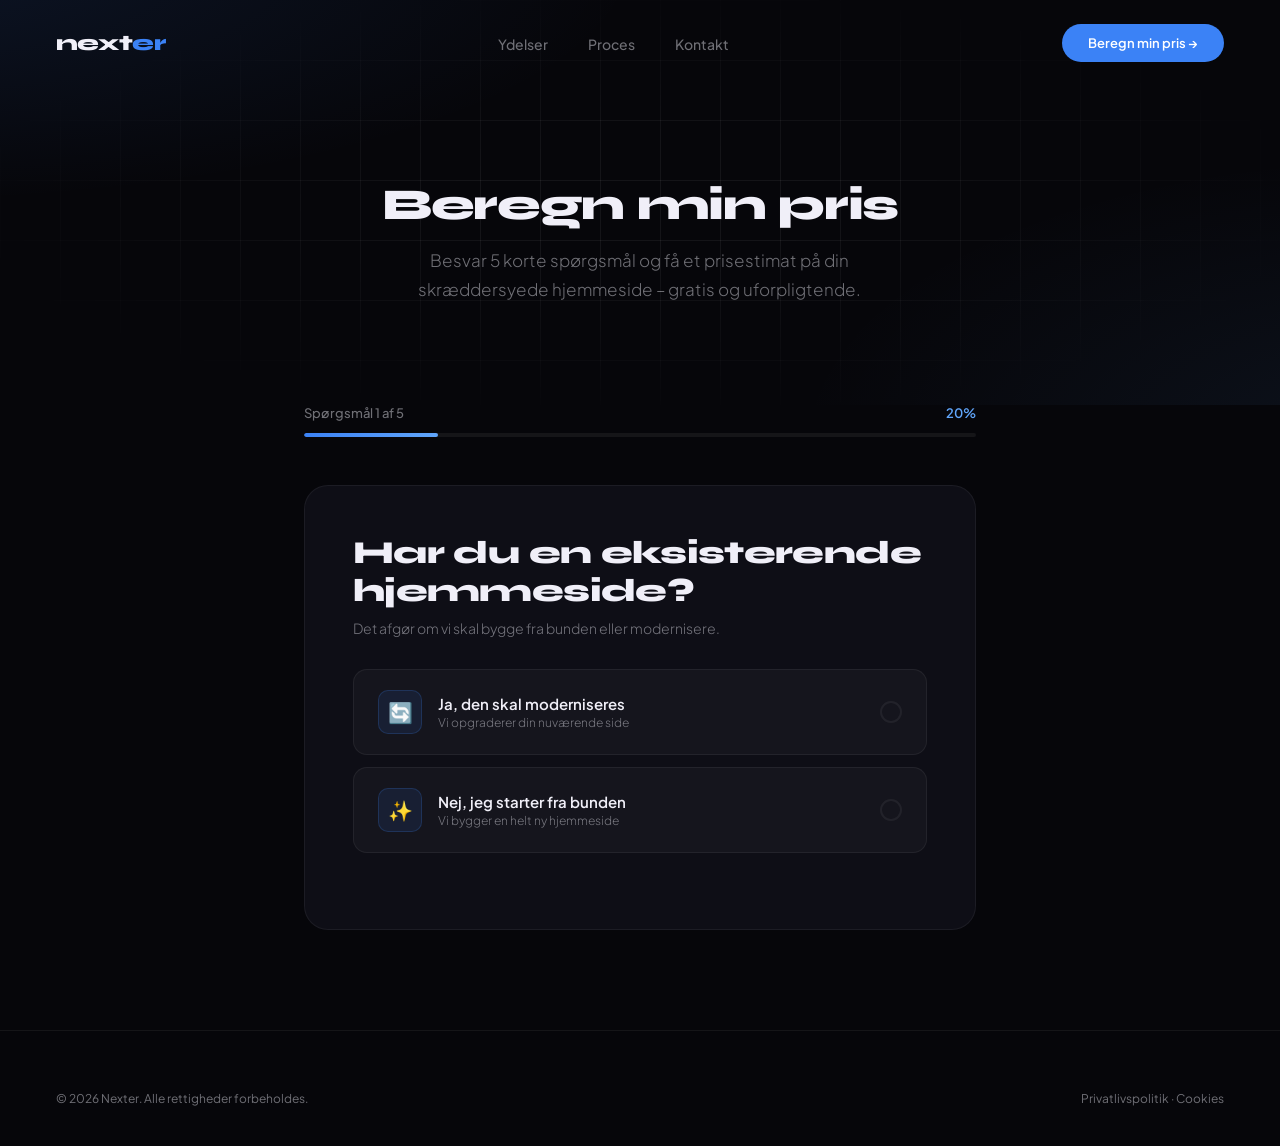
==== beregn-pris.html @ b2e99904 "Billedoptimering og SEO forbedringer - nikolaj-hoyer.jpg: 1.4 MB → 19 KB (98% mindre) - nikolaj-hoye" ====
<!DOCTYPE html>
<html lang="da">
<head>
  <meta charset="UTF-8" />
  <meta name="viewport" content="width=device-width, initial-scale=1.0" />
  <title>Beregn prisen på din hjemmeside — Nexter</title>
  <meta name="description" content="Beregn prisen på din nye hjemmeside på 2 minutter. Besvar 5 korte spørgsmål og få et gratis, uforpligtende prisestimat fra Nexter." />
  <meta name="robots" content="index, follow" />
  <link rel="canonical" href="https://nexter.dk/beregn-pris.html" />
  <meta property="og:type" content="website" />
  <meta property="og:url" content="https://nexter.dk/beregn-pris.html" />
  <meta property="og:title" content="Beregn prisen på din hjemmeside — Nexter" />
  <meta property="og:description" content="Besvar 5 korte spørgsmål og få et gratis, uforpligtende prisestimat på din nye hjemmeside." />
  <meta property="og:locale" content="da_DK" />
  <link rel="icon" type="image/svg+xml" href="favicon.svg" />
  <link rel="preconnect" href="https://fonts.googleapis.com" />
  <link rel="preconnect" href="https://fonts.gstatic.com" crossorigin />
  <style>
    @import url('https://fonts.googleapis.com/css2?family=Syne:wght@400;500;600;700;800&family=Plus+Jakarta+Sans:ital,wght@0,300;0,400;0,500;0,600;1,300&display=swap');
    *, *::before, *::after { box-sizing: border-box; margin: 0; padding: 0; }
    :root {
      --bg: #06060a;
      --surface: #0e0e16;
      --surface2: #13131e;
      --border: rgba(255,255,255,0.06);
      --text: #f0eff8;
      --muted: rgba(240,239,248,0.45);
      --accent: #3b82f6;
      --accent2: #60a5fa;
      --green: #4ade80;
      --font-head: 'Syne', sans-serif;
      --font-body: 'Plus Jakarta Sans', sans-serif;
    }
    html { scroll-behavior: smooth; overflow-x: hidden; }
    body { background: var(--bg); color: var(--text); font-family: var(--font-body); overflow-x: hidden; min-height: 100vh; }
    /* NAV */
    nav { position:fixed; top:0; left:0; right:0; z-index:200; display:flex; align-items:center; justify-content:space-between; padding:24px 56px; transition:background .5s,backdrop-filter .5s,border-color .5s; border-bottom:1px solid transparent; }
    nav.scrolled { background:rgba(6,6,10,0.85); backdrop-filter:blur(20px); border-color:var(--border); }
    .logo { font-family:var(--font-head); font-size:22px; font-weight:800; letter-spacing:-0.03em; text-decoration:none; color:var(--text); }
    .logo-dot { color:var(--accent); }
    .nav-links { display:flex; gap:40px; list-style:none; }
    .nav-links a { color:var(--muted); text-decoration:none; font-size:14px; font-weight:500; transition:color .2s; }
    .nav-links a:hover { color:var(--text); }
    .nav-btn { background:var(--accent); color:white; padding:11px 26px; border-radius:100px; font-size:13px; font-weight:600; text-decoration:none; transition:transform .2s,box-shadow .2s; }
    .nav-btn:hover { transform:translateY(-2px); box-shadow:0 8px 30px rgba(59,130,246,0.4); }
    .hamburger { display:none; flex-direction:column; gap:5px; cursor:pointer; background:none; border:none; padding:4px; z-index:210; }
    .hamburger span { display:block; width:24px; height:2px; background:var(--text); border-radius:2px; transition:transform .3s,opacity .3s; }
    .hamburger.open span:nth-child(1) { transform:translateY(7px) rotate(45deg); }
    .hamburger.open span:nth-child(2) { opacity:0; }
    .hamburger.open span:nth-child(3) { transform:translateY(-7px) rotate(-45deg); }
    .mobile-menu { display:none; position:fixed; inset:0; background:rgba(6,6,10,0.97); z-index:200; flex-direction:column; align-items:center; justify-content:center; gap:36px; }
    .mobile-menu.open { display:flex; }
    .mobile-menu a { font-family:var(--font-head); font-size:28px; font-weight:800; color:var(--text); text-decoration:none; }
    .mobile-menu .nav-btn { font-size:16px; padding:14px 36px; margin-top:8px; }
    /* HERO */
    .hero { min-height:45vh; display:flex; flex-direction:column; justify-content:center; align-items:center; text-align:center; padding:140px 40px 60px; position:relative; overflow:hidden; }
    .hero-mesh { position:absolute; inset:-50%; background:radial-gradient(ellipse 50% 50% at 20% 20%,rgba(59,130,246,0.12) 0%,transparent 60%),radial-gradient(ellipse 40% 60% at 80% 80%,rgba(96,165,250,0.08) 0%,transparent 60%); animation:meshMove 12s ease-in-out infinite alternate; pointer-events:none; }
    @keyframes meshMove { 0%{transform:translate(0,0)} 100%{transform:translate(3%,2%)} }
    .hero-grid { position:absolute; inset:0; background-image:linear-gradient(var(--border) 1px,transparent 1px),linear-gradient(90deg,var(--border) 1px,transparent 1px); background-size:60px 60px; mask-image:radial-gradient(ellipse 70% 70% at 50% 50%,black 20%,transparent 80%); }
    .hero-content { position:relative; z-index:1; max-width:700px; }
    .hero-title { font-family:var(--font-head); font-size:clamp(28px,3.5vw,44px); font-weight:800; line-height:1.1; letter-spacing:-0.03em; margin-bottom:16px; }
    .hero-title .grad { color:var(--accent2); }
    .hero-sub { font-size:17px; color:var(--muted); line-height:1.7; font-weight:300; max-width:480px; margin:0 auto; }
    /* CALCULATOR */
    .calc-wrap { max-width:720px; margin:0 auto; padding:0 24px 100px; }
    /* Progress bar */
    .progress-wrap { margin-bottom:48px; }
    .progress-header { display:flex; justify-content:space-between; align-items:center; margin-bottom:12px; }
    .progress-label { font-size:13px; color:var(--muted); font-weight:500; }
    .progress-step { font-size:13px; color:var(--accent2); font-weight:600; }
    .progress-bar { height:4px; background:rgba(255,255,255,0.06); border-radius:2px; overflow:hidden; }
    .progress-fill { height:100%; background:linear-gradient(90deg,var(--accent),var(--accent2)); border-radius:2px; transition:width .5s cubic-bezier(0.16,1,0.3,1); }
    /* Step card */
    .step-card { background:var(--surface); border:1px solid var(--border); border-radius:24px; padding:48px; animation:fadeUp .5s cubic-bezier(0.16,1,0.3,1) both; }
    @keyframes fadeUp { from{opacity:0;transform:translateY(24px)} to{opacity:1;transform:translateY(0)} }
    .step-question { font-family:var(--font-head); font-size:clamp(22px,3vw,32px); font-weight:800; letter-spacing:-0.02em; line-height:1.2; margin-bottom:8px; }
    .step-hint { font-size:14px; color:var(--muted); margin-bottom:32px; font-weight:300; }
    /* Option buttons */
    .options { display:flex; flex-direction:column; gap:12px; }
    .opt-btn { width:100%; background:rgba(255,255,255,0.03); border:1px solid var(--border); border-radius:14px; padding:20px 24px; color:var(--text); font-family:var(--font-body); font-size:15px; font-weight:500; text-align:left; cursor:pointer; display:flex; align-items:center; gap:16px; transition:background .2s,border-color .2s,transform .2s; }
    .opt-btn:hover { background:rgba(59,130,246,0.08); border-color:rgba(59,130,246,0.3); transform:translateX(4px); }
    .opt-btn.selected { background:rgba(59,130,246,0.12); border-color:var(--accent); }
    .opt-icon { width:44px; height:44px; border-radius:10px; background:rgba(59,130,246,0.1); border:1px solid rgba(59,130,246,0.2); display:flex; align-items:center; justify-content:center; font-size:20px; flex-shrink:0; transition:background .2s; }
    .opt-btn.selected .opt-icon { background:rgba(59,130,246,0.25); border-color:var(--accent); }
    .opt-text { flex:1; }
    .opt-title { font-size:15px; font-weight:600; margin-bottom:2px; }
    .opt-sub { font-size:12px; color:var(--muted); font-weight:300; }
    .opt-check { width:22px; height:22px; border-radius:50%; border:2px solid var(--border); display:flex; align-items:center; justify-content:center; flex-shrink:0; transition:background .2s,border-color .2s; }
    .opt-btn.selected .opt-check { background:var(--accent); border-color:var(--accent); }
    .opt-check svg { opacity:0; transition:opacity .2s; }
    .opt-btn.selected .opt-check svg { opacity:1; }
    /* Nav buttons */
    .step-nav { display:flex; justify-content:space-between; align-items:center; margin-top:28px; }
    .btn-back { background:none; border:1px solid var(--border); color:var(--muted); padding:13px 24px; border-radius:100px; font-size:14px; font-weight:500; cursor:pointer; transition:border-color .2s,color .2s; font-family:var(--font-body); }
    .btn-back:hover { border-color:rgba(255,255,255,0.2); color:var(--text); }
    .btn-next { background:var(--accent); color:white; padding:14px 32px; border-radius:100px; font-size:14px; font-weight:600; cursor:pointer; border:none; transition:transform .2s,box-shadow .2s,background .2s; font-family:var(--font-body); box-shadow:0 4px 20px rgba(59,130,246,0.3); }
    .btn-next:hover { transform:translateY(-2px); box-shadow:0 8px 30px rgba(59,130,246,0.5); background:var(--accent2); }
    .btn-next:disabled { opacity:0.4; cursor:not-allowed; transform:none; box-shadow:none; }
    /* Lead form step */
    .lead-form { display:flex; flex-direction:column; gap:12px; margin-bottom:8px; }
    .lead-input { width:100%; background:var(--bg); border:1px solid var(--border); border-radius:12px; padding:16px 18px; color:var(--text); font-family:var(--font-body); font-size:15px; outline:none; transition:border-color .2s,box-shadow .2s; }
    .lead-input:focus { border-color:var(--accent); box-shadow:0 0 0 3px rgba(59,130,246,0.15); }
    .lead-input::placeholder { color:rgba(255,255,255,0.2); }
    .lead-disclaimer { font-size:12px; color:rgba(255,255,255,0.2); text-align:center; margin-top:4px; }
    /* Result step */
    .result-wrap { text-align:center; }
    .result-label { font-size:12px; font-weight:600; letter-spacing:0.2em; text-transform:uppercase; color:var(--accent2); margin-bottom:12px; }
    .result-price { font-family:var(--font-head); font-size:clamp(52px,8vw,88px); font-weight:800; letter-spacing:-0.04em; line-height:1; margin-bottom:8px; }
    .result-price .price-val { color:var(--text); }
    .result-range { font-size:15px; color:var(--muted); margin-bottom:32px; font-weight:300; }
    .result-items { display:flex; flex-direction:column; gap:10px; margin:28px 0; text-align:left; }
    .result-item { display:flex; align-items:center; gap:12px; font-size:14px; color:var(--text); }
    .result-item-check { width:24px; height:24px; border-radius:50%; background:rgba(59,130,246,0.15); border:1px solid rgba(59,130,246,0.3); display:flex; align-items:center; justify-content:center; flex-shrink:0; font-size:11px; color:var(--accent2); }
    .result-divider { height:1px; background:var(--border); margin:24px 0; }
    .result-cta { width:100%; background:var(--accent); color:white; border:none; border-radius:14px; padding:18px; font-family:var(--font-head); font-size:16px; font-weight:700; cursor:pointer; transition:background .2s,transform .2s; box-shadow:0 4px 20px rgba(59,130,246,0.3); }
    .result-cta:hover { background:var(--accent2); transform:translateY(-2px); }
    .result-sub { font-size:12px; color:rgba(255,255,255,0.25); margin-top:10px; }
    /* Guarantee strip */
    .guarantee { display:flex; justify-content:center; gap:32px; margin-top:40px; flex-wrap:wrap; }
    .guar-item { display:flex; align-items:center; gap:8px; font-size:13px; color:var(--muted); }
    .guar-dot { width:6px; height:6px; border-radius:50%; background:var(--green); }
    /* FOOTER */
    footer { padding:60px 56px 40px; border-top:1px solid var(--border); }
    .footer-bottom { display:flex; justify-content:space-between; align-items:center; font-size:12px; color:var(--muted); }
    @media (max-width:900px) {
      nav { padding:16px 20px; }
      .nav-links,.nav-btn { display:none; }
      .hamburger { display:flex; }
      .hero { padding:110px 20px 40px; }
      .step-card { padding:32px 24px; }
      footer { padding:40px 20px 32px; }
      .footer-bottom { flex-direction:column; gap:10px; text-align:center; }
    }
  </style>
</head>
<body>
<nav id="nav">
  <a href="index.html" class="logo">next<span class="logo-dot">er</span></a>
  <ul class="nav-links">
    <li><a href="index.html#services">Ydelser</a></li>
    <li><a href="index.html#process">Proces</a></li>
    <li><a href="index.html#kontakt">Kontakt</a></li>
  </ul>
  <a href="beregn-pris.html" class="nav-btn">Beregn min pris →</a>
  <button class="hamburger" id="hamburger"><span></span><span></span><span></span></button>
</nav>
<div class="mobile-menu" id="mobileMenu">
  <a href="index.html#services" class="mob-link">Ydelser</a>
  <a href="index.html#process" class="mob-link">Proces</a>
  <a href="index.html#kontakt" class="mob-link">Kontakt</a>
  <a href="beregn-pris.html" class="nav-btn">Beregn min pris →</a>
</div>
<section class="hero">
  <div class="hero-mesh"></div>
  <div class="hero-grid"></div>
  <div class="hero-content">
    <h1 class="hero-title">Beregn min pris</h1>
    <p class="hero-sub">Besvar 5 korte spørgsmål og få et prisestimat på din skræddersyede hjemmeside – gratis og uforpligtende.</p>
  </div>
</section>
<div class="calc-wrap">
  <!-- Progress -->
  <div class="progress-wrap" id="progressWrap">
    <div class="progress-header">
      <span class="progress-label" id="progressLabel">Spørgsmål 1 af 5</span>
      <span class="progress-step" id="progressPct">20%</span>
    </div>
    <div class="progress-bar"><div class="progress-fill" id="progressFill" style="width:20%"></div></div>
  </div>
  <!-- Step container -->
  <div id="stepContainer"></div>
</div>
<footer>
  <div class="footer-bottom">
    <span>© 2026 Nexter. Alle rettigheder forbeholdes.</span>
    <a href="privatlivspolitik.html" style="color:inherit;text-decoration:none;">Privatlivspolitik · Cookies</a>
  </div>
</footer>
<script>
  // Nav
  window.addEventListener('scroll', () => document.getElementById('nav').classList.toggle('scrolled', scrollY > 60));
  const hamburger = document.getElementById('hamburger');
  const mobileMenu = document.getElementById('mobileMenu');
  hamburger.addEventListener('click', () => {
    const isOpen = mobileMenu.classList.toggle('open');
    hamburger.classList.toggle('open', isOpen);
    document.body.style.overflow = isOpen ? 'hidden' : '';
  });
  document.querySelectorAll('.mob-link, .mobile-menu .nav-btn').forEach(el => {
    el.addEventListener('click', () => { hamburger.classList.remove('open'); mobileMenu.classList.remove('open'); document.body.style.overflow = ''; });
  });
  // ── CALCULATOR LOGIC ────────────────────────────────────
  const steps = [
    {
      q: "Har du en eksisterende hjemmeside?",
      hint: "Det afgør om vi skal bygge fra bunden eller modernisere.",
      options: [
        { icon: "🔄", title: "Ja, den skal moderniseres", sub: "Vi opgraderer din nuværende side", value: "modernisering", price: 2000 },
        { icon: "✨", title: "Nej, jeg starter fra bunden", sub: "Vi bygger en helt ny hjemmeside", value: "fra_bunden", price: 0 }
      ]
    },
    {
      q: "Hvad er din virksomhed?",
      hint: "Hjælper os med at skræddersy løsningen til dig.",
      options: [
        { icon: "🔧", title: "Håndværker", sub: "VVS, tømrer, maler, el og lignende", value: "haandvaerker", price: 0 },
        { icon: "🍽️", title: "Restaurant & café", sub: "Spisested, takeaway, café", value: "restaurant", price: 0 },
        { icon: "🛍️", title: "Butik & service", sub: "Fysisk forretning eller servicevirksomhed", value: "butik", price: 0 },
        { icon: "💼", title: "Konsulent & freelance", sub: "Selvstændig eller rådgivning", value: "konsulent", price: 0 }
      ]
    },
    {
      q: "Hvor mange sider skal hjemmesiden have?",
      hint: "Hver side er fx forside, om os, kontakt, ydelser osv.",
      options: [
        { icon: "📄", title: "1–3 sider", sub: "Kompakt og fokuseret", value: "1_3", price: 10000 },
        { icon: "📋", title: "4–6 sider", sub: "Standardstørrelse for de fleste virksomheder", value: "4_6", price: 13000 },
        { icon: "📚", title: "7+ sider", sub: "Større site med mange sektioner", value: "7_plus", price: 17000 }
      ]
    },
    {
      q: "Hvad skal hjemmesiden primært kunne?",
      hint: "Vælg det der passer bedst til din virksomheds mål.",
      options: [
        { icon: "🏢", title: "Præsentere min virksomhed", sub: "Fortælle hvem I er og hvad I tilbyder", value: "praesente", price: 0 },
        { icon: "🎯", title: "Generere leads & henvendelser", sub: "Få kunder til at kontakte jer", value: "leads", price: 1500 },
        { icon: "🚀", title: "Begge dele", sub: "Præsentere og konvertere besøgende", value: "begge", price: 2500 }
      ]
    },
    {
      q: "Hvornår vil du gå i gang?",
      hint: "Ingen prestige – vi tilpasser os din tidsplan.",
      options: [
        { icon: "⚡", title: "Hurtigst muligt", sub: "Jeg er klar til at starte nu", value: "nu", price: 0 },
        { icon: "📅", title: "Inden for en måned", sub: "Jeg planlægger stadig", value: "maaned", price: 0 },
        { icon: "🔍", title: "Bare undersøger mulighederne", sub: "Ikke klar til at beslutte endnu", value: "undersøger", price: 0 }
      ]
    }
  ];
  let currentStep = 0;
  let answers = {};
  let totalPrice = 0;
  function calcPrice() {
    let price = 0;
    if (answers[2] !== undefined) price += steps[2].options[answers[2]].price;
    if (answers[0] !== undefined) price += steps[0].options[answers[0]].price;
    if (answers[3] !== undefined) price += steps[3].options[answers[3]].price;
    return price;
  }
  function updateProgress(step, total) {
    const pct = Math.round(((step + 1) / total) * 100);
    document.getElementById('progressFill').style.width = pct + '%';
    document.getElementById('progressPct').textContent = pct + '%';
    document.getElementById('progressLabel').textContent = `Spørgsmål ${step + 1} af ${total}`;
  }
  function renderStep(index) {
    const container = document.getElementById('stepContainer');
    updateProgress(index, steps.length);
    const s = steps[index];
    const selectedIdx = answers[index];
    const optionsHTML = s.options.map((opt, i) => `
      <button class="opt-btn ${selectedIdx === i ? 'selected' : ''}" onclick="selectOption(${index}, ${i})">
        <div class="opt-icon">${opt.icon}</div>
        <div class="opt-text">
          <div class="opt-title">${opt.title}</div>
          <div class="opt-sub">${opt.sub}</div>
        </div>
        <div class="opt-check">
          <svg width="10" height="8" viewBox="0 0 10 8" fill="none">
            <path d="M1 4L3.5 6.5L9 1" stroke="white" stroke-width="2" stroke-linecap="round" stroke-linejoin="round"/>
          </svg>
        </div>
      </button>
    `).join('');
    container.innerHTML = `
      <div class="step-card">
        <div class="step-question">${s.q}</div>
        <div class="step-hint">${s.hint}</div>
        <div class="options">${optionsHTML}</div>
        <div class="step-nav">
          ${index > 0 ? `<button class="btn-back" onclick="goBack()">← Tilbage</button>` : `<div></div>`}
          <div></div>
        </div>
      </div>
    `;
  }
  function selectOption(stepIdx, optIdx) {
    answers[stepIdx] = optIdx;
    renderStep(stepIdx);
    setTimeout(() => {
      if (stepIdx < steps.length - 1) {
        currentStep++;
        renderStep(currentStep);
      } else {
        renderLeadForm();
      }
      window.scrollTo({ top: 300, behavior: 'smooth' });
    }, 300);
  }
  function goNext() {
    if (answers[currentStep] === undefined) return;
    if (currentStep < steps.length - 1) {
      currentStep++;
      renderStep(currentStep);
      window.scrollTo({ top: 300, behavior: 'smooth' });
    } else {
      renderLeadForm();
    }
  }
  function goBack() {
    if (currentStep > 0) {
      currentStep--;
      renderStep(currentStep);
      window.scrollTo({ top: 300, behavior: 'smooth' });
    }
  }
  function renderLeadForm() {
    const container = document.getElementById('stepContainer');
    document.getElementById('progressFill').style.width = '100%';
    document.getElementById('progressPct').textContent = 'Næsten der!';
    document.getElementById('progressLabel').textContent = 'Indtast dine oplysninger';
    container.innerHTML = `
      <div class="step-card">
        <div class="step-question">Næsten færdig! 🎉</div>
        <div class="step-hint">Indtast dine oplysninger for at se dit prisestimat – vi kontakter dig aldrig uden din tilladelse.</div>
        <div class="lead-form">
          <input class="lead-input" id="leadName" type="text" placeholder="Dit navn" />
          <input class="lead-input" id="leadPhone" type="tel" placeholder="Telefonnummer" />
          <input class="lead-input" id="leadEmail" type="email" placeholder="E-mailadresse (valgfrit)" />
        </div>
        <p class="lead-disclaimer">Vi deler aldrig dine oplysninger med tredjepart.</p>
        <div class="step-nav">
          <button class="btn-back" onclick="currentStep = steps.length - 1; renderStep(currentStep)">← Tilbage</button>
          <button class="btn-next" onclick="submitAndShowResult()">Se mit prisestimat →</button>
        </div>
      </div>
    `;
    window.scrollTo({ top: 300, behavior: 'smooth' });
  }
  function submitAndShowResult() {
    const name = document.getElementById('leadName').value.trim();
    const phone = document.getElementById('leadPhone').value.trim();
    const email = document.getElementById('leadEmail').value.trim();
    if (!name || !phone) {
      document.getElementById('leadName').style.borderColor = !name ? 'rgba(239,68,68,0.6)' : '';
      document.getElementById('leadPhone').style.borderColor = !phone ? 'rgba(239,68,68,0.6)' : '';
      return;
    }
    totalPrice = calcPrice();
    const low = totalPrice;
    const high = totalPrice + 2000;
    const choiceSummary = [
      steps[0].options[answers[0]]?.title,
      steps[2].options[answers[2]]?.title,
      steps[3].options[answers[3]]?.title,
    ].filter(Boolean);
    const data = new FormData();
    data.append('navn', name);
    data.append('telefon', phone);
    data.append('email', email || '—');
    data.append('prisestimat', `${low.toLocaleString('da-DK')}–${high.toLocaleString('da-DK')} kr.`);
    steps.forEach((s, i) => {
      if (answers[i] !== undefined) {
        data.append(s.q, s.options[answers[i]].title);
      }
    });
    fetch('https://formspree.io/f/xaqpvjdj', {
      method: 'POST', body: data, headers: { 'Accept': 'application/json' }
    }).catch(() => {});
    renderResult(name, low, high, choiceSummary);
  }
  function renderResult(name, low, high, summary) {
    const container = document.getElementById('stepContainer');
    document.querySelector('.progress-wrap').style.display = 'none';
    const firstName = name.split(' ')[0];
    const summaryHTML = summary.map(s => `
      <div class="result-item">
        <div class="result-item-check">✓</div>
        <span>${s}</span>
      </div>
    `).join('');
    container.innerHTML = `
      <div class="step-card">
        <div class="result-wrap">
          <div class="result-label">Dit prisestimat, ${firstName}</div>
          <div class="result-price">
            <span class="price-val">${low.toLocaleString('da-DK')}–${high.toLocaleString('da-DK')}</span>
          </div>
          <div class="result-range">kr. inkl. alt – ingen skjulte gebyrer</div>
          <div class="result-divider"></div>
          <div style="text-align:left">
            <div style="font-size:12px;font-weight:600;letter-spacing:0.15em;text-transform:uppercase;color:var(--muted);margin-bottom:16px;">Baseret på dine svar</div>
            <div class="result-items">${summaryHTML}</div>
          </div>
          <div class="result-divider"></div>
          <div class="result-sub">Vi ringer dig op inden for 24 timer · Uforpligtende</div>
        </div>
        <div class="guarantee">
          <div class="guar-item"><div class="guar-dot"></div>Leveret på 5 dage</div>
          <div class="guar-item"><div class="guar-dot"></div>100% skræddersyet</div>
          <div class="guar-item"><div class="guar-dot"></div>30 dages support</div>
        </div>
      </div>
    `;
    window.scrollTo({ top: 200, behavior: 'smooth' });
  }
  // Init
  renderStep(0);
</script>
</body>
</html>
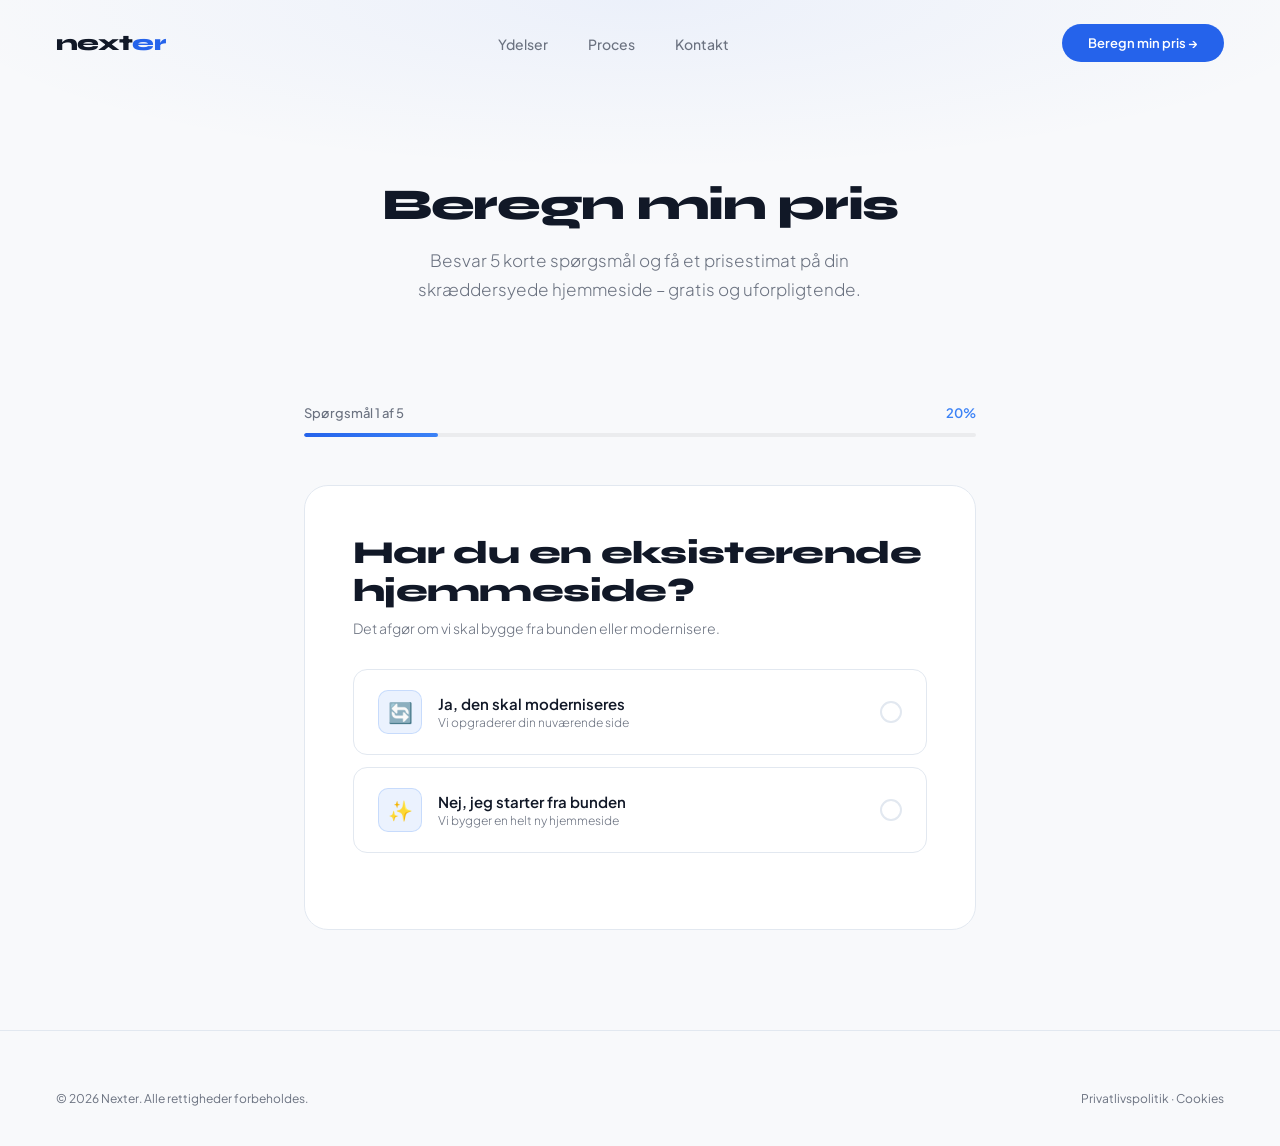
==== commit f7d1df13: "Redesign: lys grå & blå tema med forsimplet layout - Farvevariabler: mørkt (#06060a) → lys grå (#f8f" ====
--- a/beregn-pris.html
+++ b/beregn-pris.html
@@ -19,15 +19,15 @@
     @import url('https://fonts.googleapis.com/css2?family=Syne:wght@400;500;600;700;800&family=Plus+Jakarta+Sans:ital,wght@0,300;0,400;0,500;0,600;1,300&display=swap');
     *, *::before, *::after { box-sizing: border-box; margin: 0; padding: 0; }
     :root {
-      --bg: #06060a;
-      --surface: #0e0e16;
-      --surface2: #13131e;
-      --border: rgba(255,255,255,0.06);
-      --text: #f0eff8;
-      --muted: rgba(240,239,248,0.45);
-      --accent: #3b82f6;
-      --accent2: #60a5fa;
-      --green: #4ade80;
+      --bg: #f8f9fb;
+      --surface: #ffffff;
+      --surface2: #f1f4f9;
+      --border: #e2e8f0;
+      --text: #111827;
+      --muted: #6b7280;
+      --accent: #2563eb;
+      --accent2: #3b82f6;
+      --green: #16a34a;
       --font-head: 'Syne', sans-serif;
       --font-body: 'Plus Jakarta Sans', sans-serif;
     }
@@ -54,8 +54,8 @@
     .mobile-menu .nav-btn { font-size:16px; padding:14px 36px; margin-top:8px; }
     /* HERO */
     .hero { min-height:45vh; display:flex; flex-direction:column; justify-content:center; align-items:center; text-align:center; padding:140px 40px 60px; position:relative; overflow:hidden; }
-    .hero-mesh { position:absolute; inset:-50%; background:radial-gradient(ellipse 50% 50% at 20% 20%,rgba(59,130,246,0.12) 0%,transparent 60%),radial-gradient(ellipse 40% 60% at 80% 80%,rgba(96,165,250,0.08) 0%,transparent 60%); animation:meshMove 12s ease-in-out infinite alternate; pointer-events:none; }
-    @keyframes meshMove { 0%{transform:translate(0,0)} 100%{transform:translate(3%,2%)} }
+    .hero-mesh { position:absolute; inset:0; background: radial-gradient(ellipse 80% 60% at 50% 0%, rgba(37,99,235,0.06) 0%, transparent 70%); pointer-events:none; }
+     100%{transform:translate(3%,2%)} }
     .hero-grid { position:absolute; inset:0; background-image:linear-gradient(var(--border) 1px,transparent 1px),linear-gradient(90deg,var(--border) 1px,transparent 1px); background-size:60px 60px; mask-image:radial-gradient(ellipse 70% 70% at 50% 50%,black 20%,transparent 80%); }
     .hero-content { position:relative; z-index:1; max-width:700px; }
     .hero-title { font-family:var(--font-head); font-size:clamp(28px,3.5vw,44px); font-weight:800; line-height:1.1; letter-spacing:-0.03em; margin-bottom:16px; }
@@ -68,7 +68,7 @@
     .progress-header { display:flex; justify-content:space-between; align-items:center; margin-bottom:12px; }
     .progress-label { font-size:13px; color:var(--muted); font-weight:500; }
     .progress-step { font-size:13px; color:var(--accent2); font-weight:600; }
-    .progress-bar { height:4px; background:rgba(255,255,255,0.06); border-radius:2px; overflow:hidden; }
+    .progress-bar { height:4px; background:rgba(0,0,0,0.05); border-radius:2px; overflow:hidden; }
     .progress-fill { height:100%; background:linear-gradient(90deg,var(--accent),var(--accent2)); border-radius:2px; transition:width .5s cubic-bezier(0.16,1,0.3,1); }
     /* Step card */
     .step-card { background:var(--surface); border:1px solid var(--border); border-radius:24px; padding:48px; animation:fadeUp .5s cubic-bezier(0.16,1,0.3,1) both; }
@@ -92,7 +92,7 @@
     /* Nav buttons */
     .step-nav { display:flex; justify-content:space-between; align-items:center; margin-top:28px; }
     .btn-back { background:none; border:1px solid var(--border); color:var(--muted); padding:13px 24px; border-radius:100px; font-size:14px; font-weight:500; cursor:pointer; transition:border-color .2s,color .2s; font-family:var(--font-body); }
-    .btn-back:hover { border-color:rgba(255,255,255,0.2); color:var(--text); }
+    .btn-back:hover { border-color:rgba(0,0,0,0.12); color:var(--text); }
     .btn-next { background:var(--accent); color:white; padding:14px 32px; border-radius:100px; font-size:14px; font-weight:600; cursor:pointer; border:none; transition:transform .2s,box-shadow .2s,background .2s; font-family:var(--font-body); box-shadow:0 4px 20px rgba(59,130,246,0.3); }
     .btn-next:hover { transform:translateY(-2px); box-shadow:0 8px 30px rgba(59,130,246,0.5); background:var(--accent2); }
     .btn-next:disabled { opacity:0.4; cursor:not-allowed; transform:none; box-shadow:none; }
@@ -100,8 +100,8 @@
     .lead-form { display:flex; flex-direction:column; gap:12px; margin-bottom:8px; }
     .lead-input { width:100%; background:var(--bg); border:1px solid var(--border); border-radius:12px; padding:16px 18px; color:var(--text); font-family:var(--font-body); font-size:15px; outline:none; transition:border-color .2s,box-shadow .2s; }
     .lead-input:focus { border-color:var(--accent); box-shadow:0 0 0 3px rgba(59,130,246,0.15); }
-    .lead-input::placeholder { color:rgba(255,255,255,0.2); }
-    .lead-disclaimer { font-size:12px; color:rgba(255,255,255,0.2); text-align:center; margin-top:4px; }
+    .lead-input::placeholder { color:rgba(0,0,0,0.12); }
+    .lead-disclaimer { font-size:12px; color:rgba(0,0,0,0.12); text-align:center; margin-top:4px; }
     /* Result step */
     .result-wrap { text-align:center; }
     .result-label { font-size:12px; font-weight:600; letter-spacing:0.2em; text-transform:uppercase; color:var(--accent2); margin-bottom:12px; }
@@ -114,7 +114,7 @@
     .result-divider { height:1px; background:var(--border); margin:24px 0; }
     .result-cta { width:100%; background:var(--accent); color:white; border:none; border-radius:14px; padding:18px; font-family:var(--font-head); font-size:16px; font-weight:700; cursor:pointer; transition:background .2s,transform .2s; box-shadow:0 4px 20px rgba(59,130,246,0.3); }
     .result-cta:hover { background:var(--accent2); transform:translateY(-2px); }
-    .result-sub { font-size:12px; color:rgba(255,255,255,0.25); margin-top:10px; }
+    .result-sub { font-size:12px; color:rgba(17,24,39,0.3); margin-top:10px; }
     /* Guarantee strip */
     .guarantee { display:flex; justify-content:center; gap:32px; margin-top:40px; flex-wrap:wrap; }
     .guar-item { display:flex; align-items:center; gap:8px; font-size:13px; color:var(--muted); }
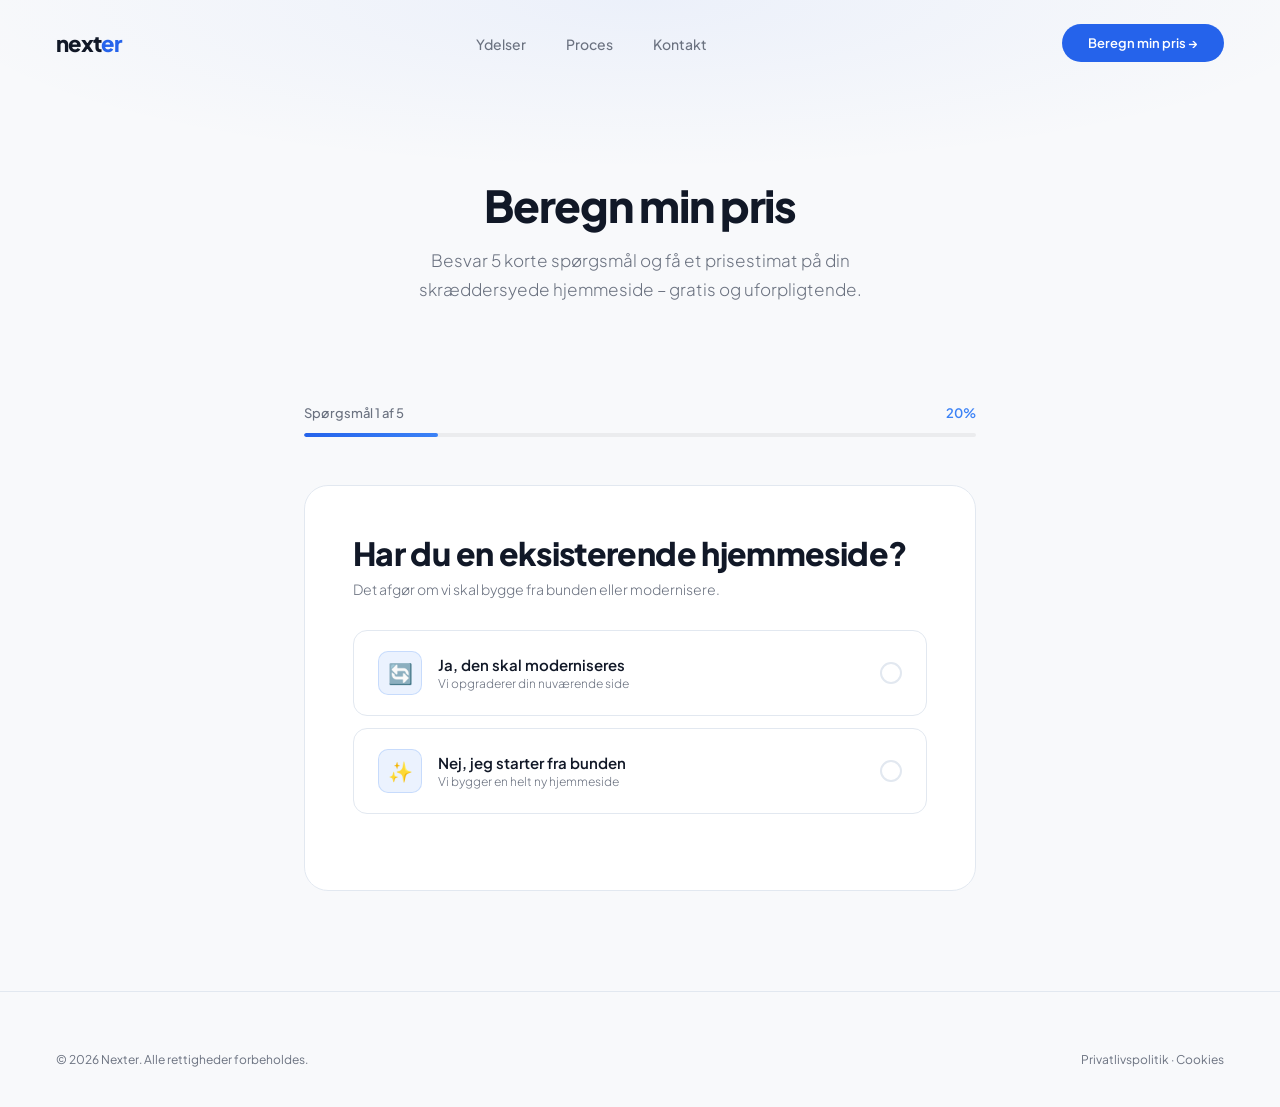
==== commit 6302b748: "Fix hero CSS, skift font til Plus Jakarta Sans - Fjerner ødelagte @keyframes-fragmenter der brød CSS" ====
--- a/beregn-pris.html
+++ b/beregn-pris.html
@@ -16,7 +16,7 @@
   <link rel="preconnect" href="https://fonts.googleapis.com" />
   <link rel="preconnect" href="https://fonts.gstatic.com" crossorigin />
   <style>
-    @import url('https://fonts.googleapis.com/css2?family=Syne:wght@400;500;600;700;800&family=Plus+Jakarta+Sans:ital,wght@0,300;0,400;0,500;0,600;1,300&display=swap');
+    @import url('https://fonts.googleapis.com/css2?family=Plus+Jakarta+Sans:ital,wght@0,300;0,400;0,500;0,600;0,700;0,800;1,300&display=swap');
     *, *::before, *::after { box-sizing: border-box; margin: 0; padding: 0; }
     :root {
       --bg: #f8f9fb;
@@ -28,7 +28,7 @@
       --accent: #2563eb;
       --accent2: #3b82f6;
       --green: #16a34a;
-      --font-head: 'Syne', sans-serif;
+      --font-head: 'Plus Jakarta Sans', sans-serif;
       --font-body: 'Plus Jakarta Sans', sans-serif;
     }
     html { scroll-behavior: smooth; overflow-x: hidden; }
@@ -55,8 +55,7 @@
     /* HERO */
     .hero { min-height:45vh; display:flex; flex-direction:column; justify-content:center; align-items:center; text-align:center; padding:140px 40px 60px; position:relative; overflow:hidden; }
     .hero-mesh { position:absolute; inset:0; background: radial-gradient(ellipse 80% 60% at 50% 0%, rgba(37,99,235,0.06) 0%, transparent 70%); pointer-events:none; }
-     100%{transform:translate(3%,2%)} }
-    .hero-grid { position:absolute; inset:0; background-image:linear-gradient(var(--border) 1px,transparent 1px),linear-gradient(90deg,var(--border) 1px,transparent 1px); background-size:60px 60px; mask-image:radial-gradient(ellipse 70% 70% at 50% 50%,black 20%,transparent 80%); }
+    .hero-grid { display:none; }
     .hero-content { position:relative; z-index:1; max-width:700px; }
     .hero-title { font-family:var(--font-head); font-size:clamp(28px,3.5vw,44px); font-weight:800; line-height:1.1; letter-spacing:-0.03em; margin-bottom:16px; }
     .hero-title .grad { color:var(--accent2); }
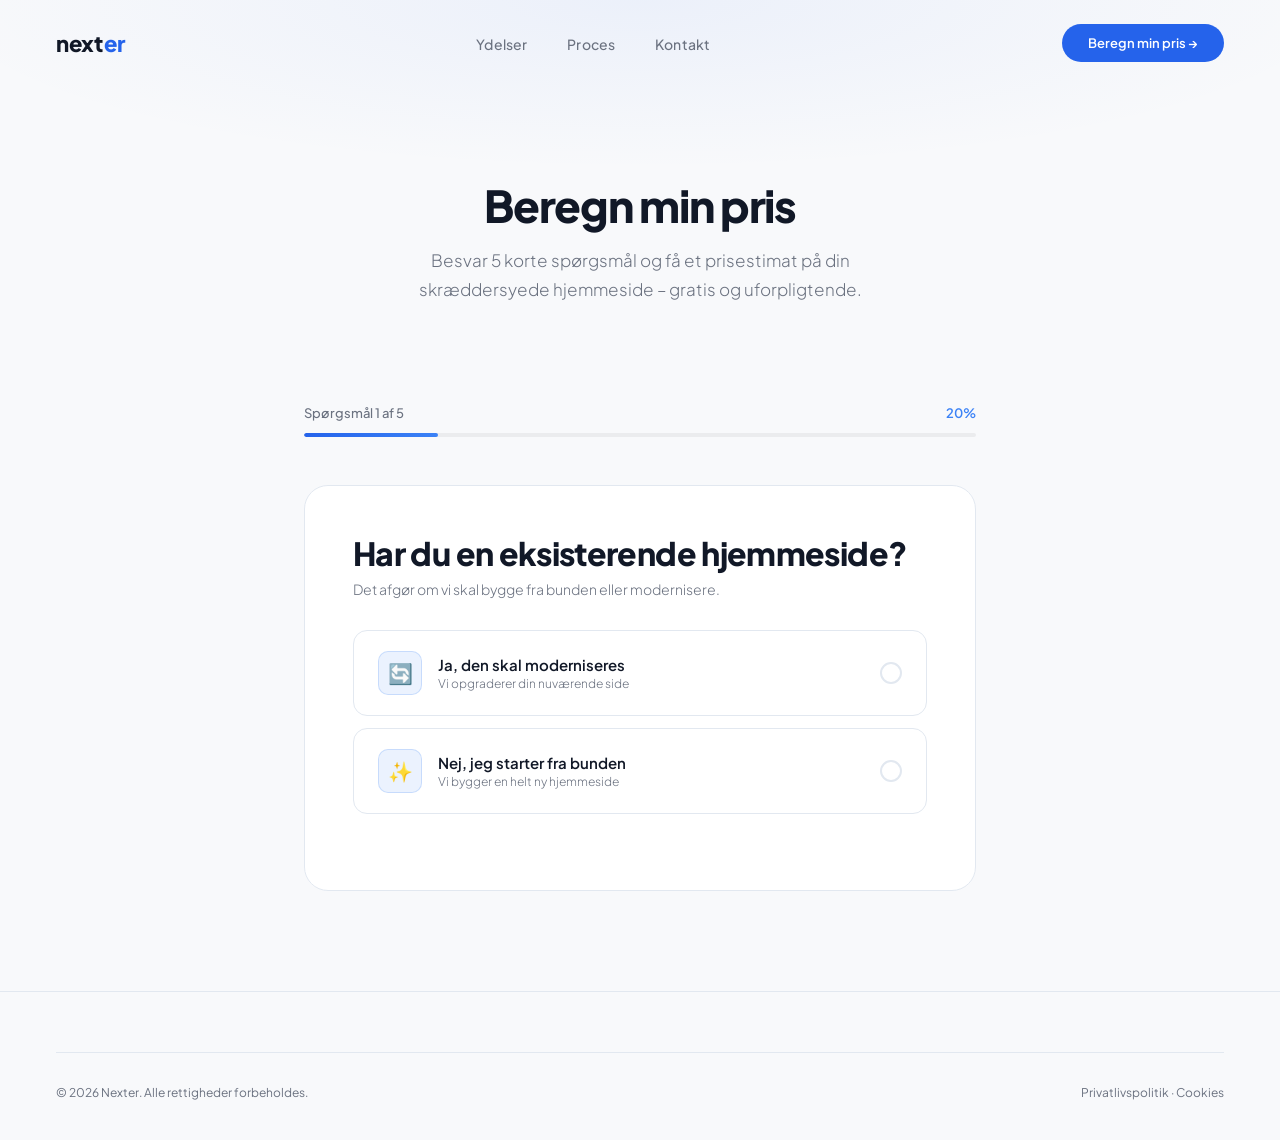
==== commit b52574c9: "Refaktorer alle sider til delt style.css, tilføj SEO & SEM service, vis projekter side om side - Eks" ====
--- a/beregn-pris.html
+++ b/beregn-pris.html
@@ -15,66 +15,24 @@
   <link rel="icon" type="image/svg+xml" href="favicon.svg" />
   <link rel="preconnect" href="https://fonts.googleapis.com" />
   <link rel="preconnect" href="https://fonts.gstatic.com" crossorigin />
+  <link rel="stylesheet" href="style.css" />
   <style>
-    @import url('https://fonts.googleapis.com/css2?family=Plus+Jakarta+Sans:ital,wght@0,300;0,400;0,500;0,600;0,700;0,800;1,300&display=swap');
-    *, *::before, *::after { box-sizing: border-box; margin: 0; padding: 0; }
-    :root {
-      --bg: #f8f9fb;
-      --surface: #ffffff;
-      --surface2: #f1f4f9;
-      --border: #e2e8f0;
-      --text: #111827;
-      --muted: #6b7280;
-      --accent: #2563eb;
-      --accent2: #3b82f6;
-      --green: #16a34a;
-      --font-head: 'Plus Jakarta Sans', sans-serif;
-      --font-body: 'Plus Jakarta Sans', sans-serif;
-    }
-    html { scroll-behavior: smooth; overflow-x: hidden; }
-    body { background: var(--bg); color: var(--text); font-family: var(--font-body); overflow-x: hidden; min-height: 100vh; }
-    /* NAV */
-    nav { position:fixed; top:0; left:0; right:0; z-index:200; display:flex; align-items:center; justify-content:space-between; padding:24px 56px; transition:background .5s,backdrop-filter .5s,border-color .5s; border-bottom:1px solid transparent; }
-    nav.scrolled { background:rgba(6,6,10,0.85); backdrop-filter:blur(20px); border-color:var(--border); }
-    .logo { font-family:var(--font-head); font-size:22px; font-weight:800; letter-spacing:-0.03em; text-decoration:none; color:var(--text); }
-    .logo-dot { color:var(--accent); }
-    .nav-links { display:flex; gap:40px; list-style:none; }
-    .nav-links a { color:var(--muted); text-decoration:none; font-size:14px; font-weight:500; transition:color .2s; }
-    .nav-links a:hover { color:var(--text); }
-    .nav-btn { background:var(--accent); color:white; padding:11px 26px; border-radius:100px; font-size:13px; font-weight:600; text-decoration:none; transition:transform .2s,box-shadow .2s; }
-    .nav-btn:hover { transform:translateY(-2px); box-shadow:0 8px 30px rgba(59,130,246,0.4); }
-    .hamburger { display:none; flex-direction:column; gap:5px; cursor:pointer; background:none; border:none; padding:4px; z-index:210; }
-    .hamburger span { display:block; width:24px; height:2px; background:var(--text); border-radius:2px; transition:transform .3s,opacity .3s; }
-    .hamburger.open span:nth-child(1) { transform:translateY(7px) rotate(45deg); }
-    .hamburger.open span:nth-child(2) { opacity:0; }
-    .hamburger.open span:nth-child(3) { transform:translateY(-7px) rotate(-45deg); }
-    .mobile-menu { display:none; position:fixed; inset:0; background:rgba(6,6,10,0.97); z-index:200; flex-direction:column; align-items:center; justify-content:center; gap:36px; }
-    .mobile-menu.open { display:flex; }
-    .mobile-menu a { font-family:var(--font-head); font-size:28px; font-weight:800; color:var(--text); text-decoration:none; }
-    .mobile-menu .nav-btn { font-size:16px; padding:14px 36px; margin-top:8px; }
-    /* HERO */
+    body { min-height: 100vh; }
     .hero { min-height:45vh; display:flex; flex-direction:column; justify-content:center; align-items:center; text-align:center; padding:140px 40px 60px; position:relative; overflow:hidden; }
-    .hero-mesh { position:absolute; inset:0; background: radial-gradient(ellipse 80% 60% at 50% 0%, rgba(37,99,235,0.06) 0%, transparent 70%); pointer-events:none; }
-    .hero-grid { display:none; }
     .hero-content { position:relative; z-index:1; max-width:700px; }
     .hero-title { font-family:var(--font-head); font-size:clamp(28px,3.5vw,44px); font-weight:800; line-height:1.1; letter-spacing:-0.03em; margin-bottom:16px; }
-    .hero-title .grad { color:var(--accent2); }
     .hero-sub { font-size:17px; color:var(--muted); line-height:1.7; font-weight:300; max-width:480px; margin:0 auto; }
-    /* CALCULATOR */
+    @keyframes fadeUp { from{opacity:0;transform:translateY(24px)} to{opacity:1;transform:translateY(0)} }
     .calc-wrap { max-width:720px; margin:0 auto; padding:0 24px 100px; }
-    /* Progress bar */
     .progress-wrap { margin-bottom:48px; }
     .progress-header { display:flex; justify-content:space-between; align-items:center; margin-bottom:12px; }
     .progress-label { font-size:13px; color:var(--muted); font-weight:500; }
     .progress-step { font-size:13px; color:var(--accent2); font-weight:600; }
     .progress-bar { height:4px; background:rgba(0,0,0,0.05); border-radius:2px; overflow:hidden; }
     .progress-fill { height:100%; background:linear-gradient(90deg,var(--accent),var(--accent2)); border-radius:2px; transition:width .5s cubic-bezier(0.16,1,0.3,1); }
-    /* Step card */
     .step-card { background:var(--surface); border:1px solid var(--border); border-radius:24px; padding:48px; animation:fadeUp .5s cubic-bezier(0.16,1,0.3,1) both; }
-    @keyframes fadeUp { from{opacity:0;transform:translateY(24px)} to{opacity:1;transform:translateY(0)} }
     .step-question { font-family:var(--font-head); font-size:clamp(22px,3vw,32px); font-weight:800; letter-spacing:-0.02em; line-height:1.2; margin-bottom:8px; }
     .step-hint { font-size:14px; color:var(--muted); margin-bottom:32px; font-weight:300; }
-    /* Option buttons */
     .options { display:flex; flex-direction:column; gap:12px; }
     .opt-btn { width:100%; background:rgba(255,255,255,0.03); border:1px solid var(--border); border-radius:14px; padding:20px 24px; color:var(--text); font-family:var(--font-body); font-size:15px; font-weight:500; text-align:left; cursor:pointer; display:flex; align-items:center; gap:16px; transition:background .2s,border-color .2s,transform .2s; }
     .opt-btn:hover { background:rgba(59,130,246,0.08); border-color:rgba(59,130,246,0.3); transform:translateX(4px); }
@@ -88,20 +46,17 @@
     .opt-btn.selected .opt-check { background:var(--accent); border-color:var(--accent); }
     .opt-check svg { opacity:0; transition:opacity .2s; }
     .opt-btn.selected .opt-check svg { opacity:1; }
-    /* Nav buttons */
     .step-nav { display:flex; justify-content:space-between; align-items:center; margin-top:28px; }
     .btn-back { background:none; border:1px solid var(--border); color:var(--muted); padding:13px 24px; border-radius:100px; font-size:14px; font-weight:500; cursor:pointer; transition:border-color .2s,color .2s; font-family:var(--font-body); }
     .btn-back:hover { border-color:rgba(0,0,0,0.12); color:var(--text); }
     .btn-next { background:var(--accent); color:white; padding:14px 32px; border-radius:100px; font-size:14px; font-weight:600; cursor:pointer; border:none; transition:transform .2s,box-shadow .2s,background .2s; font-family:var(--font-body); box-shadow:0 4px 20px rgba(59,130,246,0.3); }
     .btn-next:hover { transform:translateY(-2px); box-shadow:0 8px 30px rgba(59,130,246,0.5); background:var(--accent2); }
     .btn-next:disabled { opacity:0.4; cursor:not-allowed; transform:none; box-shadow:none; }
-    /* Lead form step */
     .lead-form { display:flex; flex-direction:column; gap:12px; margin-bottom:8px; }
     .lead-input { width:100%; background:var(--bg); border:1px solid var(--border); border-radius:12px; padding:16px 18px; color:var(--text); font-family:var(--font-body); font-size:15px; outline:none; transition:border-color .2s,box-shadow .2s; }
     .lead-input:focus { border-color:var(--accent); box-shadow:0 0 0 3px rgba(59,130,246,0.15); }
     .lead-input::placeholder { color:rgba(0,0,0,0.12); }
     .lead-disclaimer { font-size:12px; color:rgba(0,0,0,0.12); text-align:center; margin-top:4px; }
-    /* Result step */
     .result-wrap { text-align:center; }
     .result-label { font-size:12px; font-weight:600; letter-spacing:0.2em; text-transform:uppercase; color:var(--accent2); margin-bottom:12px; }
     .result-price { font-family:var(--font-head); font-size:clamp(52px,8vw,88px); font-weight:800; letter-spacing:-0.04em; line-height:1; margin-bottom:8px; }
@@ -114,21 +69,14 @@
     .result-cta { width:100%; background:var(--accent); color:white; border:none; border-radius:14px; padding:18px; font-family:var(--font-head); font-size:16px; font-weight:700; cursor:pointer; transition:background .2s,transform .2s; box-shadow:0 4px 20px rgba(59,130,246,0.3); }
     .result-cta:hover { background:var(--accent2); transform:translateY(-2px); }
     .result-sub { font-size:12px; color:rgba(17,24,39,0.3); margin-top:10px; }
-    /* Guarantee strip */
     .guarantee { display:flex; justify-content:center; gap:32px; margin-top:40px; flex-wrap:wrap; }
     .guar-item { display:flex; align-items:center; gap:8px; font-size:13px; color:var(--muted); }
     .guar-dot { width:6px; height:6px; border-radius:50%; background:var(--green); }
-    /* FOOTER */
-    footer { padding:60px 56px 40px; border-top:1px solid var(--border); }
-    .footer-bottom { display:flex; justify-content:space-between; align-items:center; font-size:12px; color:var(--muted); }
+    footer { padding:60px 56px 40px; }
     @media (max-width:900px) {
-      nav { padding:16px 20px; }
-      .nav-links,.nav-btn { display:none; }
-      .hamburger { display:flex; }
       .hero { padding:110px 20px 40px; }
       .step-card { padding:32px 24px; }
       footer { padding:40px 20px 32px; }
-      .footer-bottom { flex-direction:column; gap:10px; text-align:center; }
     }
   </style>
 </head>
--- a/style.css
+++ b/style.css
@@ -0,0 +1,120 @@
+@import url('https://fonts.googleapis.com/css2?family=Plus+Jakarta+Sans:ital,wght@0,300;0,400;0,500;0,600;0,700;0,800;1,300&display=swap');
+
+*, *::before, *::after { box-sizing: border-box; margin: 0; padding: 0; }
+
+:root {
+  --bg: #f8f9fb;
+  --surface: #ffffff;
+  --surface2: #f1f4f9;
+  --border: #e2e8f0;
+  --text: #111827;
+  --muted: #6b7280;
+  --accent: #2563eb;
+  --accent2: #3b82f6;
+  --green: #16a34a;
+  --font-head: 'Plus Jakarta Sans', sans-serif;
+  --font-body: 'Plus Jakarta Sans', sans-serif;
+}
+
+html { scroll-behavior: smooth; overflow-x: hidden; max-width: 100%; }
+body { background: var(--bg); color: var(--text); font-family: var(--font-body); overflow-x: hidden; max-width: 100%; }
+
+/* NAV */
+nav { position: fixed; top: 0; left: 0; right: 0; z-index: 200; display: flex; align-items: center; justify-content: space-between; padding: 24px 56px; transition: background 0.5s, backdrop-filter 0.5s, border-color 0.5s; border-bottom: 1px solid transparent; }
+nav.scrolled { background: rgba(248,249,251,0.95); backdrop-filter: blur(20px); border-color: var(--border); }
+.logo { font-family: var(--font-head); font-size: 22px; font-weight: 800; letter-spacing: -0.02em; text-decoration: none; color: var(--text); display: flex; align-items: center; gap: 2px; }
+.logo-dot { color: var(--accent); }
+.nav-links { display: flex; gap: 40px; list-style: none; }
+.nav-links a { color: var(--muted); text-decoration: none; font-size: 14px; font-weight: 500; transition: color 0.2s; letter-spacing: 0.01em; }
+.nav-links a:hover { color: var(--text); }
+.nav-btn { background: var(--accent); color: white; padding: 11px 26px; border-radius: 100px; font-size: 13px; font-weight: 600; text-decoration: none; transition: transform 0.2s, box-shadow 0.2s, background 0.2s; }
+.nav-btn:hover { transform: translateY(-2px); box-shadow: 0 8px 30px rgba(37,99,235,0.4); background: var(--accent2); }
+
+.hamburger { display: none; flex-direction: column; gap: 5px; cursor: pointer; background: none; border: none; padding: 4px; z-index: 210; }
+.hamburger span { display: block; width: 24px; height: 2px; background: var(--text); border-radius: 2px; transition: transform 0.3s, opacity 0.3s; }
+.hamburger.open span:nth-child(1) { transform: translateY(7px) rotate(45deg); }
+.hamburger.open span:nth-child(2) { opacity: 0; }
+.hamburger.open span:nth-child(3) { transform: translateY(-7px) rotate(-45deg); }
+.mobile-menu { display: none; position: fixed; inset: 0; background: rgba(248,249,251,0.98); z-index: 200; flex-direction: column; align-items: center; justify-content: center; gap: 36px; }
+.mobile-menu.open { display: flex; }
+.mobile-menu a { font-family: var(--font-head); font-size: 28px; font-weight: 800; color: var(--text); text-decoration: none; letter-spacing: -0.02em; }
+.mobile-menu .nav-btn { font-size: 16px; padding: 14px 36px; margin-top: 8px; }
+
+/* HERO BASE */
+.hero-mesh { position: absolute; inset: 0; background: radial-gradient(ellipse 80% 60% at 50% 0%, rgba(37,99,235,0.06) 0%, transparent 70%); pointer-events: none; }
+.hero-grid { display: none; }
+.orb { display: none; }
+.hero-title .grad { color: var(--accent2); }
+.hero-sub strong { color: var(--text); font-weight: 500; }
+.hero-actions { display: flex; gap: 14px; justify-content: center; flex-wrap: wrap; animation: fadeUp 0.9s ease 0.3s both; }
+
+/* BUTTONS */
+.btn-primary { background: var(--accent); color: white; padding: 16px 36px; border-radius: 100px; font-size: 14px; font-weight: 600; text-decoration: none; transition: transform 0.25s, box-shadow 0.25s, background 0.25s; box-shadow: 0 4px 20px rgba(37,99,235,0.3); }
+.btn-primary:hover { transform: translateY(-3px); box-shadow: 0 12px 40px rgba(37,99,235,0.5); background: var(--accent2); }
+.btn-secondary { background: rgba(0,0,0,0.03); border: 1px solid var(--border); color: var(--text); padding: 16px 36px; border-radius: 100px; font-size: 14px; font-weight: 500; text-decoration: none; transition: background 0.25s, border-color 0.25s, transform 0.25s; }
+.btn-secondary:hover { background: rgba(0,0,0,0.06); border-color: rgba(0,0,0,0.1); transform: translateY(-3px); }
+.btn-white-outline { display: inline-block; background: transparent; border: 1px solid var(--border); color: var(--text); padding: 13px 28px; border-radius: 100px; font-size: 14px; font-weight: 500; text-decoration: none; transition: border-color 0.2s, transform 0.2s; cursor: pointer; font-family: var(--font-body); white-space: nowrap; }
+.btn-white-outline:hover { border-color: rgba(0,0,0,0.15); transform: translateY(-2px); }
+
+/* SECTION LABELS */
+.s-label { display: inline-flex; align-items: center; gap: 8px; font-size: 11px; letter-spacing: 0.2em; text-transform: uppercase; color: var(--accent2); font-weight: 600; margin-bottom: 20px; }
+.s-label::before { content: ''; width: 20px; height: 1px; background: var(--accent2); }
+.s-sub { font-size: 17px; color: var(--muted); line-height: 1.7; font-weight: 300; }
+
+/* BREADCRUMB */
+.breadcrumb { display: inline-flex; align-items: center; gap: 8px; font-size: 13px; color: var(--muted); margin-bottom: 28px; animation: fadeDown 0.8s ease both; }
+.breadcrumb a { color: var(--muted); text-decoration: none; transition: color 0.2s; }
+.breadcrumb a:hover { color: var(--accent2); }
+.breadcrumb-sep { color: rgba(0,0,0,0.12); }
+
+/* FAQ */
+.faq { padding: 120px 56px; max-width: 860px; margin: 0 auto; }
+.faq-list { margin-top: 56px; display: flex; flex-direction: column; gap: 2px; border-radius: 16px; overflow: hidden; border: 1px solid var(--border); }
+.faq-item { background: var(--surface); border-bottom: 1px solid var(--border); overflow: hidden; }
+.faq-item:last-child { border-bottom: none; }
+.faq-q { width: 100%; background: none; border: none; color: var(--text); font-family: var(--font-body); font-size: 16px; font-weight: 500; text-align: left; padding: 26px 32px; cursor: pointer; display: flex; align-items: center; justify-content: space-between; gap: 16px; transition: background 0.2s; }
+.faq-q:hover { background: var(--surface2); }
+.faq-icon { width: 28px; height: 28px; border-radius: 50%; background: rgba(59,130,246,0.1); border: 1px solid rgba(59,130,246,0.2); display: flex; align-items: center; justify-content: center; flex-shrink: 0; transition: background 0.3s, transform 0.3s; }
+.faq-item.open .faq-icon { background: var(--accent); border-color: var(--accent); transform: rotate(45deg); }
+.faq-a { max-height: 0; overflow: hidden; transition: max-height 0.4s cubic-bezier(0.16,1,0.3,1); }
+.faq-item.open .faq-a { max-height: 300px; }
+.faq-a-inner { padding: 0 32px 26px; font-size: 15px; color: var(--muted); line-height: 1.75; font-weight: 300; }
+
+/* FOOTER */
+footer { padding: 80px 56px 40px; border-top: 1px solid var(--border); }
+.footer-top { display: grid; grid-template-columns: 1.5fr 1fr 1fr 1fr; gap: 60px; margin-bottom: 60px; }
+.footer-brand .logo { font-size: 24px; margin-bottom: 14px; display: block; }
+.footer-tagline { font-size: 14px; color: var(--muted); line-height: 1.6; font-weight: 300; max-width: 240px; }
+.footer-col h5 { font-family: var(--font-head); font-size: 12px; font-weight: 700; letter-spacing: 0.15em; text-transform: uppercase; color: var(--muted); margin-bottom: 20px; }
+.footer-col a { display: block; color: var(--muted); text-decoration: none; font-size: 14px; margin-bottom: 10px; transition: color 0.2s; }
+.footer-col a:hover { color: var(--accent2); }
+.footer-bottom { display: flex; justify-content: space-between; align-items: center; padding-top: 32px; border-top: 1px solid var(--border); font-size: 12px; color: var(--muted); }
+
+/* ANIMATIONS */
+@keyframes fadeUp { from { opacity: 0; transform: translateY(30px); } to { opacity: 1; transform: translateY(0); } }
+@keyframes fadeDown { from { opacity: 0; transform: translateY(-20px); } to { opacity: 1; transform: translateY(0); } }
+@keyframes blink { 0%, 100% { opacity: 1; } 50% { opacity: 0.3; } }
+@keyframes scrollPulse { 0%, 100% { opacity: 0.4; transform: scaleY(1); } 50% { opacity: 1; transform: scaleY(0.6); } }
+
+.reveal { opacity: 0; transform: translateY(40px); transition: opacity 0.8s cubic-bezier(0.16,1,0.3,1), transform 0.8s cubic-bezier(0.16,1,0.3,1); }
+.reveal.visible { opacity: 1; transform: translateY(0); }
+.reveal-left { opacity: 0; transform: translateX(-40px); transition: opacity 0.8s cubic-bezier(0.16,1,0.3,1), transform 0.8s cubic-bezier(0.16,1,0.3,1); }
+.reveal-left.visible { opacity: 1; transform: translateX(0); }
+.reveal-right { opacity: 0; transform: translateX(40px); transition: opacity 0.8s cubic-bezier(0.16,1,0.3,1), transform 0.8s cubic-bezier(0.16,1,0.3,1); }
+.reveal-right.visible { opacity: 1; transform: translateX(0); }
+.delay-1 { transition-delay: 0.1s; } .delay-2 { transition-delay: 0.2s; } .delay-3 { transition-delay: 0.3s; }
+.delay-4 { transition-delay: 0.4s; } .delay-5 { transition-delay: 0.5s; } .delay-6 { transition-delay: 0.6s; }
+
+/* RESPONSIVE — shared */
+@media (max-width: 900px) {
+  nav { padding: 16px 20px; }
+  .nav-links, .nav-btn { display: none; }
+  .hamburger { display: flex; }
+  footer { padding: 60px 20px 32px; }
+  .footer-top { grid-template-columns: 1fr 1fr; gap: 36px; }
+  .footer-bottom { flex-direction: column; gap: 10px; text-align: center; }
+  .faq { padding: 72px 20px; }
+}
+@media (max-width: 500px) {
+  .footer-top { grid-template-columns: 1fr; }
+}
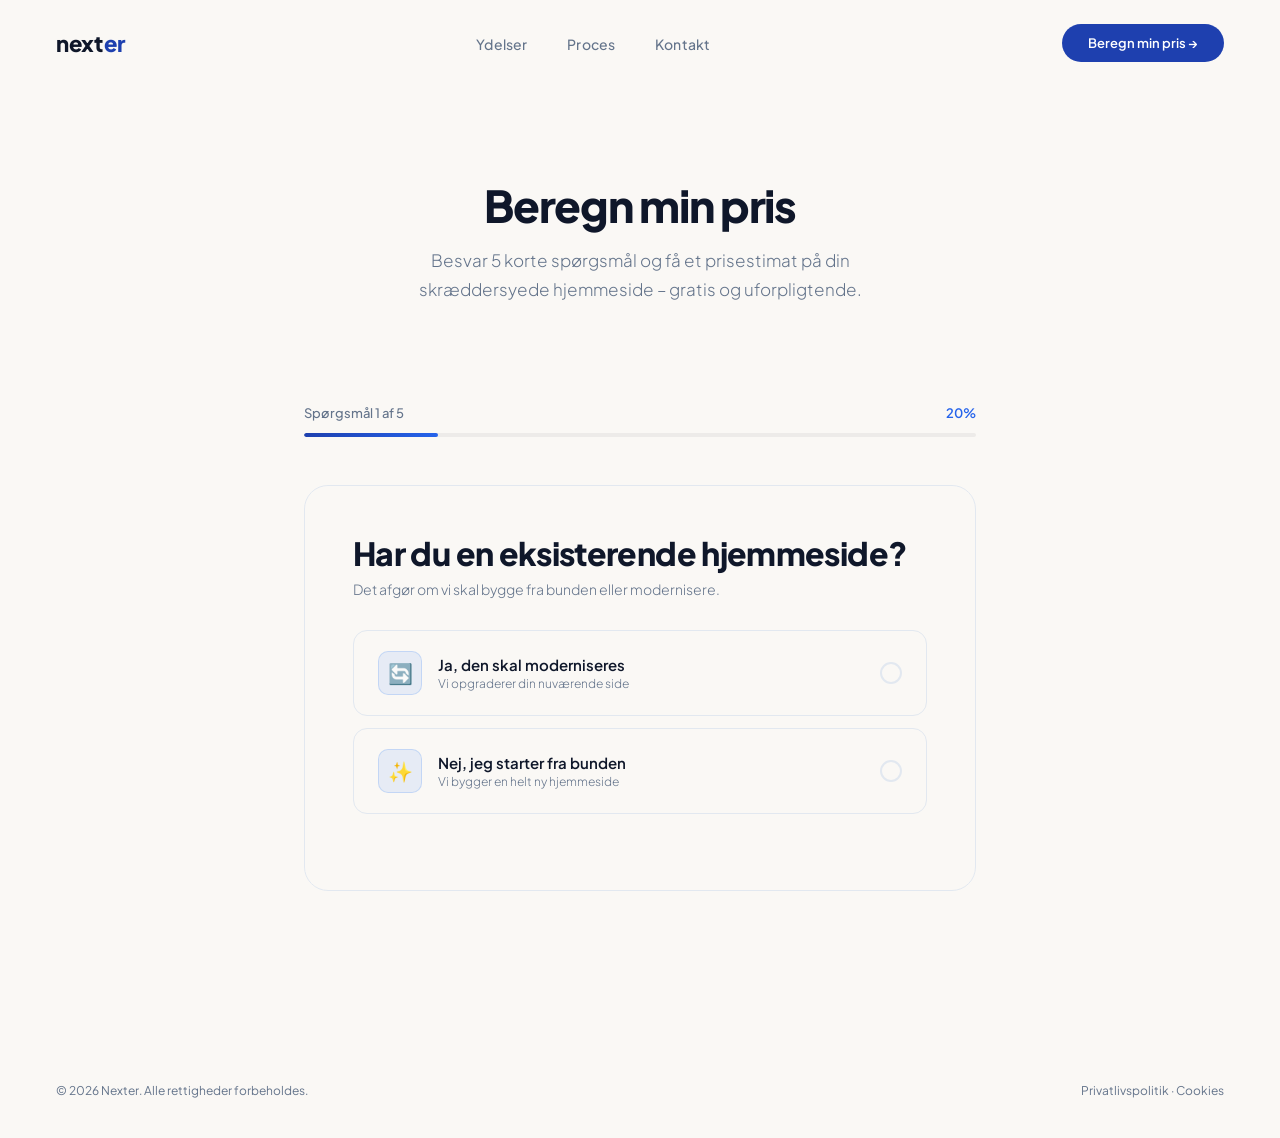
==== commit da5989b9: "SEO: erstat em-dash med pipe i titles, fix logo-links til / Co-Authored-By: Claude Sonnet 4.6 <norep" ====
--- a/beregn-pris.html
+++ b/beregn-pris.html
@@ -3,7 +3,7 @@
 <head>
   <meta charset="UTF-8" />
   <meta name="viewport" content="width=device-width, initial-scale=1.0" />
-  <title>Beregn prisen på din hjemmeside — Nexter</title>
+  <title>Beregn prisen på din hjemmeside | Nexter</title>
   <meta name="description" content="Beregn prisen på din nye hjemmeside på 2 minutter. Besvar 5 korte spørgsmål og få et gratis, uforpligtende prisestimat fra Nexter." />
   <meta name="robots" content="index, follow" />
   <link rel="canonical" href="https://nexter.dk/beregn-pris.html" />
@@ -82,7 +82,7 @@
 </head>
 <body>
 <nav id="nav">
-  <a href="index.html" class="logo">next<span class="logo-dot">er</span></a>
+  <a href="/" class="logo">next<span class="logo-dot">er</span></a>
   <ul class="nav-links">
     <li><a href="index.html#services">Ydelser</a></li>
     <li><a href="index.html#process">Proces</a></li>
--- a/style.css
+++ b/style.css
@@ -3,14 +3,14 @@
 *, *::before, *::after { box-sizing: border-box; margin: 0; padding: 0; }
 
 :root {
-  --bg: #f8f9fb;
-  --surface: #ffffff;
-  --surface2: #f1f4f9;
+  --bg: #faf8f5;
+  --surface: #faf8f5;
+  --surface2: #f3efe9;
   --border: #e2e8f0;
-  --text: #111827;
-  --muted: #6b7280;
-  --accent: #2563eb;
-  --accent2: #3b82f6;
+  --text: #0f172a;
+  --muted: #64748b;
+  --accent: #1e40af;
+  --accent2: #2563eb;
   --green: #16a34a;
   --font-head: 'Plus Jakarta Sans', sans-serif;
   --font-body: 'Plus Jakarta Sans', sans-serif;
@@ -20,45 +20,44 @@
 body { background: var(--bg); color: var(--text); font-family: var(--font-body); overflow-x: hidden; max-width: 100%; }
 
 /* NAV */
-nav { position: fixed; top: 0; left: 0; right: 0; z-index: 200; display: flex; align-items: center; justify-content: space-between; padding: 24px 56px; transition: background 0.5s, backdrop-filter 0.5s, border-color 0.5s; border-bottom: 1px solid transparent; }
-nav.scrolled { background: rgba(248,249,251,0.95); backdrop-filter: blur(20px); border-color: var(--border); }
+nav { position: fixed; top: 0; left: 0; right: 0; z-index: 200; display: flex; align-items: center; justify-content: space-between; padding: 24px 56px; transition: background 0.5s, backdrop-filter 0.5s; }
+nav.scrolled { background: rgba(255,255,255,0.95); backdrop-filter: blur(20px); }
 .logo { font-family: var(--font-head); font-size: 22px; font-weight: 800; letter-spacing: -0.02em; text-decoration: none; color: var(--text); display: flex; align-items: center; gap: 2px; }
 .logo-dot { color: var(--accent); }
 .nav-links { display: flex; gap: 40px; list-style: none; }
 .nav-links a { color: var(--muted); text-decoration: none; font-size: 14px; font-weight: 500; transition: color 0.2s; letter-spacing: 0.01em; }
 .nav-links a:hover { color: var(--text); }
 .nav-btn { background: var(--accent); color: white; padding: 11px 26px; border-radius: 100px; font-size: 13px; font-weight: 600; text-decoration: none; transition: transform 0.2s, box-shadow 0.2s, background 0.2s; }
-.nav-btn:hover { transform: translateY(-2px); box-shadow: 0 8px 30px rgba(37,99,235,0.4); background: var(--accent2); }
+.nav-btn:hover { transform: translateY(-2px); background: var(--accent2); }
 
 .hamburger { display: none; flex-direction: column; gap: 5px; cursor: pointer; background: none; border: none; padding: 4px; z-index: 210; }
 .hamburger span { display: block; width: 24px; height: 2px; background: var(--text); border-radius: 2px; transition: transform 0.3s, opacity 0.3s; }
 .hamburger.open span:nth-child(1) { transform: translateY(7px) rotate(45deg); }
 .hamburger.open span:nth-child(2) { opacity: 0; }
 .hamburger.open span:nth-child(3) { transform: translateY(-7px) rotate(-45deg); }
-.mobile-menu { display: none; position: fixed; inset: 0; background: rgba(248,249,251,0.98); z-index: 200; flex-direction: column; align-items: center; justify-content: center; gap: 36px; }
+.mobile-menu { display: none; position: fixed; inset: 0; background: rgba(255,255,255,0.98); z-index: 200; flex-direction: column; align-items: center; justify-content: center; gap: 36px; }
 .mobile-menu.open { display: flex; }
 .mobile-menu a { font-family: var(--font-head); font-size: 28px; font-weight: 800; color: var(--text); text-decoration: none; letter-spacing: -0.02em; }
 .mobile-menu .nav-btn { font-size: 16px; padding: 14px 36px; margin-top: 8px; }
 
 /* HERO BASE */
-.hero-mesh { position: absolute; inset: 0; background: radial-gradient(ellipse 80% 60% at 50% 0%, rgba(37,99,235,0.06) 0%, transparent 70%); pointer-events: none; }
+.hero-mesh { display: none; }
 .hero-grid { display: none; }
 .orb { display: none; }
 .hero-title .grad { color: var(--accent2); }
 .hero-sub strong { color: var(--text); font-weight: 500; }
-.hero-actions { display: flex; gap: 14px; justify-content: center; flex-wrap: wrap; animation: fadeUp 0.9s ease 0.3s both; }
+.hero-actions { display: flex; gap: 14px; justify-content: flex-start; flex-wrap: wrap; animation: fadeUp 0.9s ease 0.3s both; }
 
 /* BUTTONS */
-.btn-primary { background: var(--accent); color: white; padding: 16px 36px; border-radius: 100px; font-size: 14px; font-weight: 600; text-decoration: none; transition: transform 0.25s, box-shadow 0.25s, background 0.25s; box-shadow: 0 4px 20px rgba(37,99,235,0.3); }
-.btn-primary:hover { transform: translateY(-3px); box-shadow: 0 12px 40px rgba(37,99,235,0.5); background: var(--accent2); }
-.btn-secondary { background: rgba(0,0,0,0.03); border: 1px solid var(--border); color: var(--text); padding: 16px 36px; border-radius: 100px; font-size: 14px; font-weight: 500; text-decoration: none; transition: background 0.25s, border-color 0.25s, transform 0.25s; }
-.btn-secondary:hover { background: rgba(0,0,0,0.06); border-color: rgba(0,0,0,0.1); transform: translateY(-3px); }
+.btn-primary { background: var(--accent); color: white; padding: 16px 36px; border-radius: 100px; font-size: 14px; font-weight: 600; text-decoration: none; transition: transform 0.2s, background 0.2s; }
+.btn-primary:hover { transform: translateY(-2px); background: var(--accent2); }
+.btn-secondary { background: transparent; border: 1px solid var(--border); color: var(--text); padding: 16px 36px; border-radius: 100px; font-size: 14px; font-weight: 500; text-decoration: none; transition: background 0.2s, border-color 0.2s, transform 0.2s; }
+.btn-secondary:hover { background: rgba(0,0,0,0.04); border-color: rgba(0,0,0,0.15); transform: translateY(-2px); }
 .btn-white-outline { display: inline-block; background: transparent; border: 1px solid var(--border); color: var(--text); padding: 13px 28px; border-radius: 100px; font-size: 14px; font-weight: 500; text-decoration: none; transition: border-color 0.2s, transform 0.2s; cursor: pointer; font-family: var(--font-body); white-space: nowrap; }
-.btn-white-outline:hover { border-color: rgba(0,0,0,0.15); transform: translateY(-2px); }
+.btn-white-outline:hover { border-color: rgba(0,0,0,0.2); transform: translateY(-2px); }
 
 /* SECTION LABELS */
 .s-label { display: inline-flex; align-items: center; gap: 8px; font-size: 11px; letter-spacing: 0.2em; text-transform: uppercase; color: var(--accent2); font-weight: 600; margin-bottom: 20px; }
-.s-label::before { content: ''; width: 20px; height: 1px; background: var(--accent2); }
 .s-sub { font-size: 17px; color: var(--muted); line-height: 1.7; font-weight: 300; }
 
 /* BREADCRUMB */
@@ -69,8 +68,8 @@
 
 /* FAQ */
 .faq { padding: 120px 56px; max-width: 860px; margin: 0 auto; }
-.faq-list { margin-top: 56px; display: flex; flex-direction: column; gap: 2px; border-radius: 16px; overflow: hidden; border: 1px solid var(--border); }
-.faq-item { background: var(--surface); border-bottom: 1px solid var(--border); overflow: hidden; }
+.faq-list { margin-top: 56px; display: flex; flex-direction: column; gap: 2px; border-radius: 16px; overflow: hidden; }
+.faq-item { background: var(--surface); overflow: hidden; }
 .faq-item:last-child { border-bottom: none; }
 .faq-q { width: 100%; background: none; border: none; color: var(--text); font-family: var(--font-body); font-size: 16px; font-weight: 500; text-align: left; padding: 26px 32px; cursor: pointer; display: flex; align-items: center; justify-content: space-between; gap: 16px; transition: background 0.2s; }
 .faq-q:hover { background: var(--surface2); }
@@ -81,14 +80,14 @@
 .faq-a-inner { padding: 0 32px 26px; font-size: 15px; color: var(--muted); line-height: 1.75; font-weight: 300; }
 
 /* FOOTER */
-footer { padding: 80px 56px 40px; border-top: 1px solid var(--border); }
+footer { padding: 80px 56px 40px; }
 .footer-top { display: grid; grid-template-columns: 1.5fr 1fr 1fr 1fr; gap: 60px; margin-bottom: 60px; }
 .footer-brand .logo { font-size: 24px; margin-bottom: 14px; display: block; }
 .footer-tagline { font-size: 14px; color: var(--muted); line-height: 1.6; font-weight: 300; max-width: 240px; }
 .footer-col h5 { font-family: var(--font-head); font-size: 12px; font-weight: 700; letter-spacing: 0.15em; text-transform: uppercase; color: var(--muted); margin-bottom: 20px; }
 .footer-col a { display: block; color: var(--muted); text-decoration: none; font-size: 14px; margin-bottom: 10px; transition: color 0.2s; }
 .footer-col a:hover { color: var(--accent2); }
-.footer-bottom { display: flex; justify-content: space-between; align-items: center; padding-top: 32px; border-top: 1px solid var(--border); font-size: 12px; color: var(--muted); }
+.footer-bottom { display: flex; justify-content: space-between; align-items: center; padding-top: 32px; font-size: 12px; color: var(--muted); }
 
 /* ANIMATIONS */
 @keyframes fadeUp { from { opacity: 0; transform: translateY(30px); } to { opacity: 1; transform: translateY(0); } }
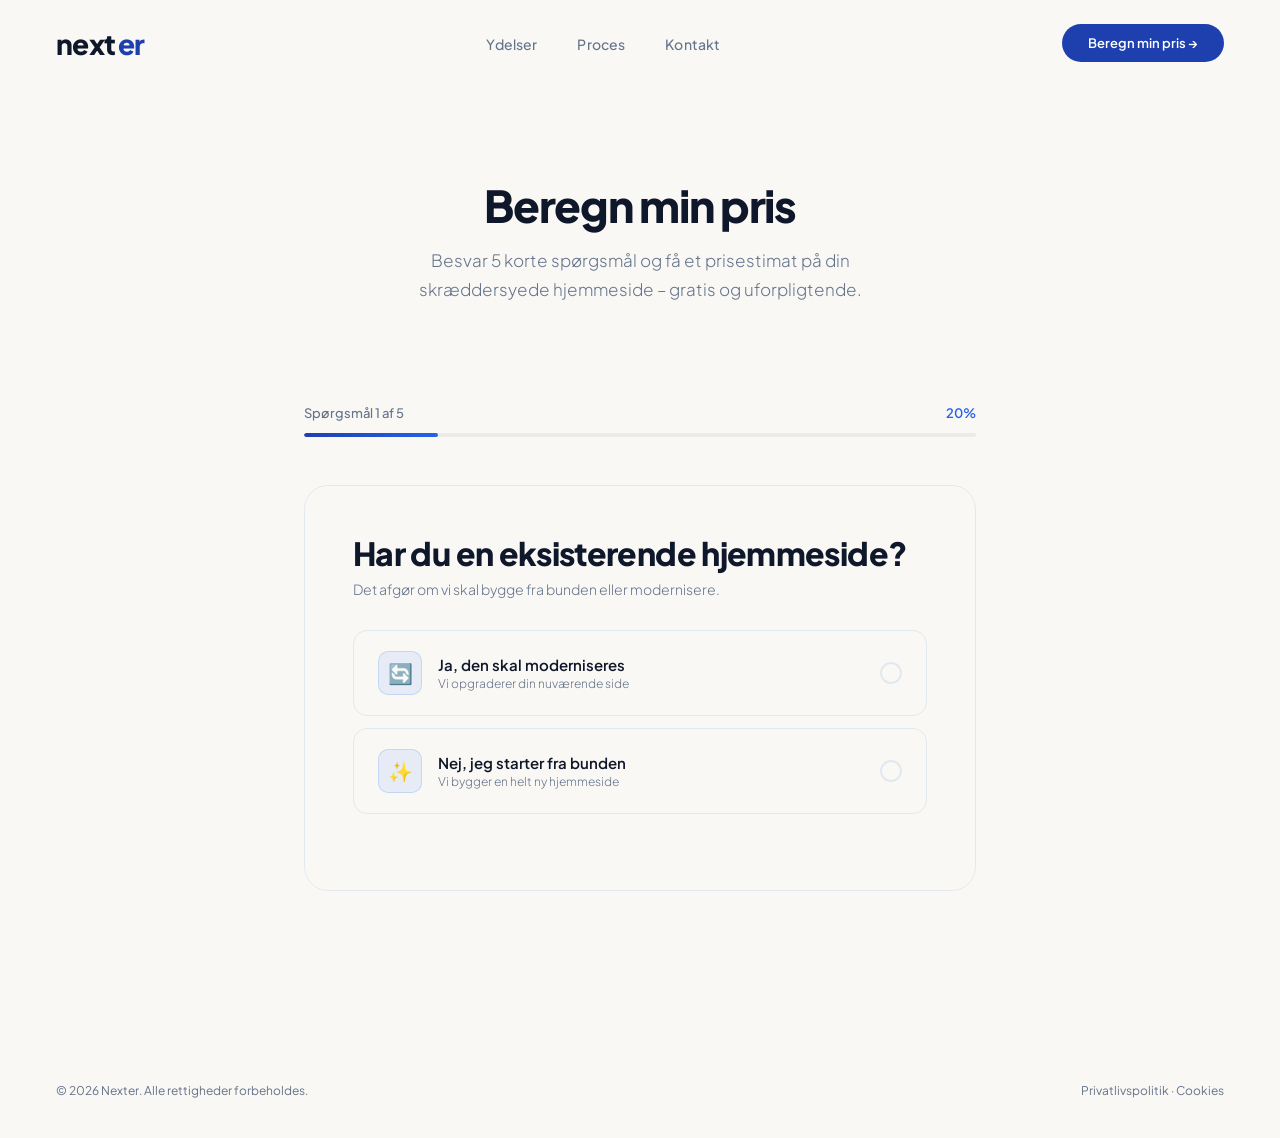
==== commit 691354e7: "Copy: fjern alle tankstreger, erstat med punktum/komma Co-Authored-By: Claude Sonnet 4.6 <noreply@an" ====
--- a/beregn-pris.html
+++ b/beregn-pris.html
@@ -9,7 +9,7 @@
   <link rel="canonical" href="https://nexter.dk/beregn-pris.html" />
   <meta property="og:type" content="website" />
   <meta property="og:url" content="https://nexter.dk/beregn-pris.html" />
-  <meta property="og:title" content="Beregn prisen på din hjemmeside — Nexter" />
+  <meta property="og:title" content="Beregn prisen på din hjemmeside | Nexter" />
   <meta property="og:description" content="Besvar 5 korte spørgsmål og få et gratis, uforpligtende prisestimat på din nye hjemmeside." />
   <meta property="og:locale" content="da_DK" />
   <link rel="icon" type="image/svg+xml" href="favicon.svg" />
--- a/style.css
+++ b/style.css
@@ -22,7 +22,7 @@
 /* NAV */
 nav { position: fixed; top: 0; left: 0; right: 0; z-index: 200; display: flex; align-items: center; justify-content: space-between; padding: 24px 56px; transition: background 0.5s, backdrop-filter 0.5s; }
 nav.scrolled { background: rgba(255,255,255,0.95); backdrop-filter: blur(20px); }
-.logo { font-family: var(--font-head); font-size: 22px; font-weight: 800; letter-spacing: -0.02em; text-decoration: none; color: var(--text); display: flex; align-items: center; gap: 2px; }
+.logo { font-family: var(--font-head); font-size: 28px; font-weight: 800; letter-spacing: -0.02em; text-decoration: none; color: var(--text); display: flex; align-items: center; gap: 2px; }
 .logo-dot { color: var(--accent); }
 .nav-links { display: flex; gap: 40px; list-style: none; }
 .nav-links a { color: var(--muted); text-decoration: none; font-size: 14px; font-weight: 500; transition: color 0.2s; letter-spacing: 0.01em; }
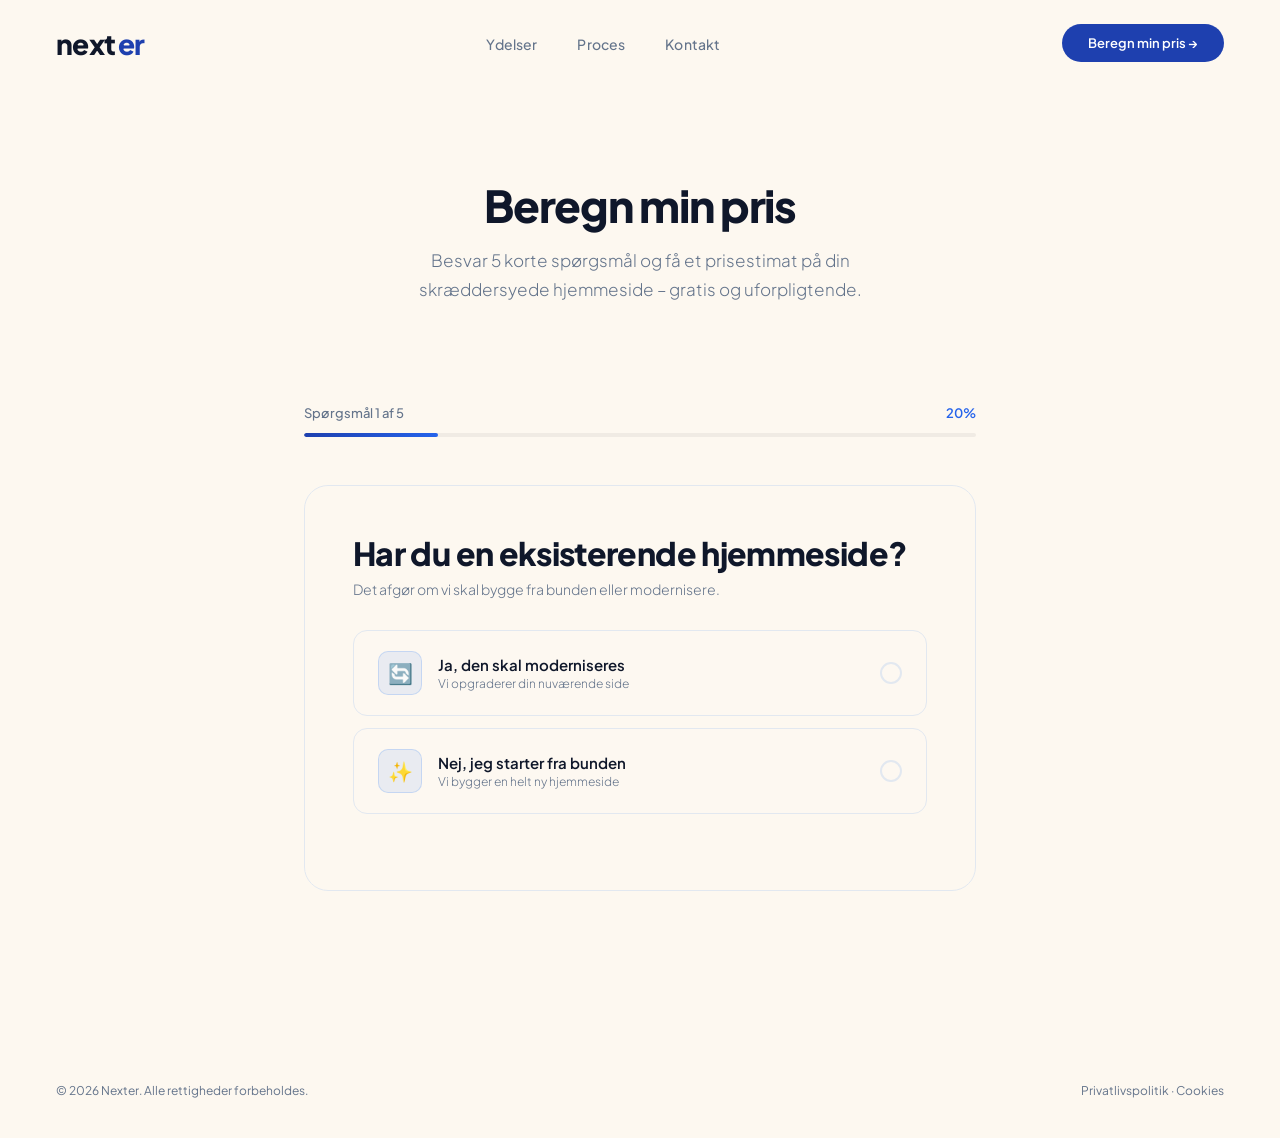
==== commit 29f042c7: "SEO: og:image, Twitter card, Schema.org, FAQPage, BreadcrumbList, font preload, sitemap lastmod Co-A" ====
--- a/beregn-pris.html
+++ b/beregn-pris.html
@@ -11,10 +11,19 @@
   <meta property="og:url" content="https://nexter.dk/beregn-pris.html" />
   <meta property="og:title" content="Beregn prisen på din hjemmeside | Nexter" />
   <meta property="og:description" content="Besvar 5 korte spørgsmål og få et gratis, uforpligtende prisestimat på din nye hjemmeside." />
+  <meta property="og:image" content="https://nexter.dk/screenshots/nikolaj-hoyer.jpg" />
+  <meta property="og:image:width" content="1280" />
+  <meta property="og:image:height" content="768" />
   <meta property="og:locale" content="da_DK" />
+  <!-- Twitter Card -->
+  <meta name="twitter:card" content="summary_large_image" />
+  <meta name="twitter:title" content="Beregn prisen på din hjemmeside | Nexter" />
+  <meta name="twitter:description" content="Besvar 5 korte spørgsmål og få et gratis, uforpligtende prisestimat på din nye hjemmeside." />
+  <meta name="twitter:image" content="https://nexter.dk/screenshots/nikolaj-hoyer.jpg" />
   <link rel="icon" type="image/svg+xml" href="favicon.svg" />
   <link rel="preconnect" href="https://fonts.googleapis.com" />
   <link rel="preconnect" href="https://fonts.gstatic.com" crossorigin />
+  <link rel="stylesheet" href="https://fonts.googleapis.com/css2?family=Plus+Jakarta+Sans:ital,wght@0,300;0,400;0,500;0,600;0,700;0,800;1,300&display=swap" />
   <link rel="stylesheet" href="style.css" />
   <style>
     body { min-height: 100vh; }
--- a/style.css
+++ b/style.css
@@ -1,11 +1,10 @@
-@import url('https://fonts.googleapis.com/css2?family=Plus+Jakarta+Sans:ital,wght@0,300;0,400;0,500;0,600;0,700;0,800;1,300&display=swap');
 
 *, *::before, *::after { box-sizing: border-box; margin: 0; padding: 0; }
 
 :root {
-  --bg: #faf8f5;
-  --surface: #faf8f5;
-  --surface2: #f3efe9;
+  --bg: #fdf8f0;
+  --surface: #fdf8f0;
+  --surface2: #f5ede0;
   --border: #e2e8f0;
   --text: #0f172a;
   --muted: #64748b;
